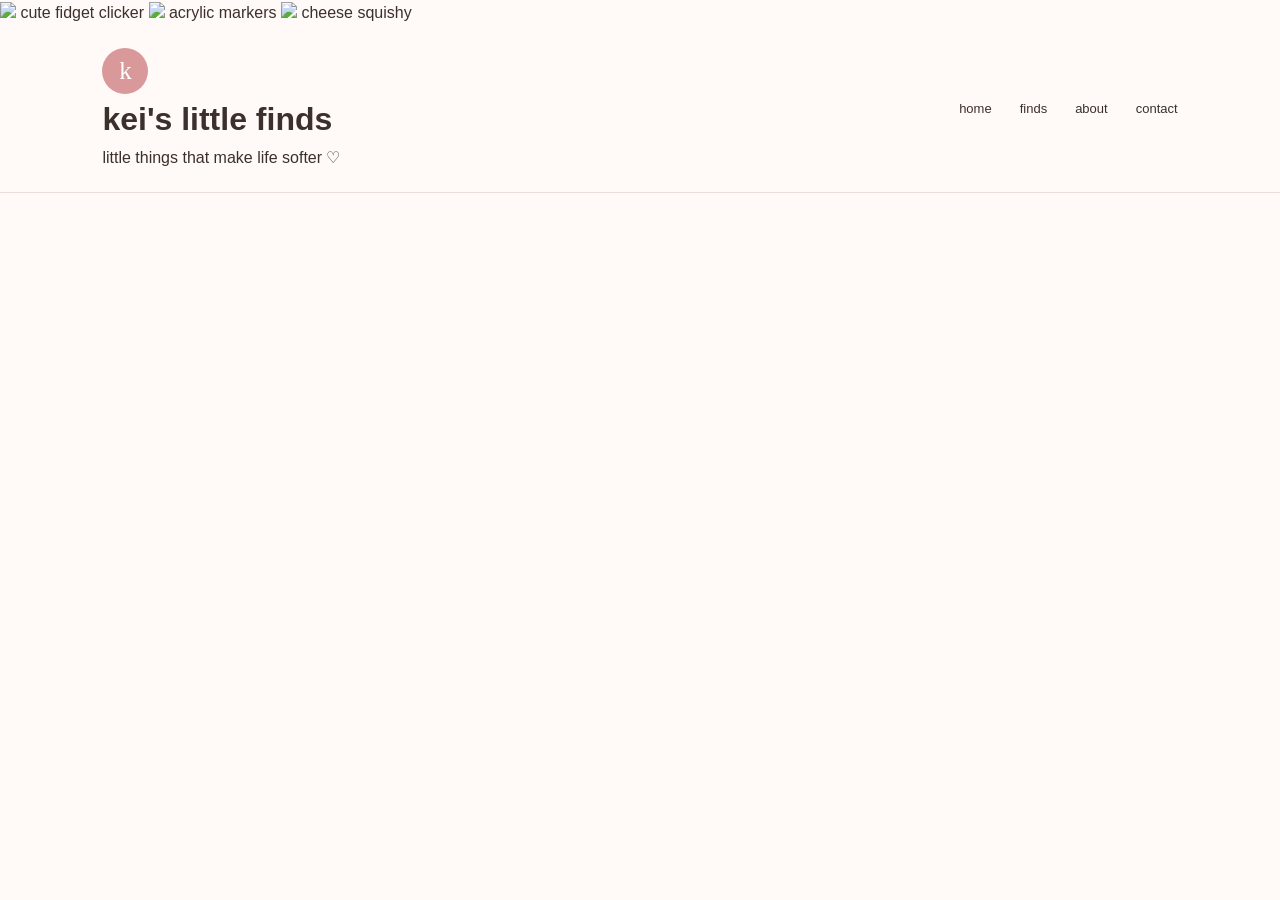
==== index.html @ 8b3caa0e "Add files via upload" ====
<!DOCTYPE html>
<html lang="en">
  <head>
        <meta charset="UTF-8">
        <meta name="viewport" content="width=device-width, initial-scale=1.0">
        
    <title>kei's little finds ♡</title>
    <link rel="stylesheet" href="styles.css" />
    
  </head>
  <body>
      <img src="https://uploads.onecompiler.io/452whndub/452wjn5jk/IMG_2662.jpeg"My Photo" width="100"/> cute fidget clicker
      <img src="https://uploads.onecompiler.io/452whndub/452wjn5jk/IMG_2664.jpeg"My Photo" width="100"/> acrylic markers
      <img src="https://uploads.onecompiler.io/452whndub/452wjn5jk/IMG_2663.jpeg"My Photo" width="100"/> cheese squishy
      
      <header>
          <div class=logo">
            <div class="logo-circle">k</div>
                
         <div>       
            <h1>kei's little finds</h1>
            <p>little things that make life softer ♡</p>
         </div>
    </div>
         
    <nav>
        <a href="#home">home</a>
        <a href="#products">finds</a>
        <a href="#about">about</a>
        <a href="#contact">contact </a>
    </nav>
    
</header>

<main>
---- styles.css ----
* {
    margin: 0;
    padding: 0;
    box-sizing: border-box;
    scroll-behavior: smooth;
}


body {
    font-family: Arial, Helvetica, sans-serif;
    background: #fffaf7;
    color: #3b302c;
    line-height: 1.6;
}


a {
    text-decoration: none;
    color: inherit;
}


header {
    width: 100%;
    padding: 22px 8%;
    display: flex;
    justify-content: space-between;
    align-items: center;

    background: #fffaf7;

    border-bottom: 1px solid #eaded8;

    position: sticky;
    top: 0;
    z-index: 1000;
}


.logo {
    display: flex;
    align-items: center;
    gap: 12px;
}


.logo-circle {
    width: 46px;
    height: 46px;

    display: flex;
    align-items: center;
    justify-content: center;

    border-radius: 50%;

    background: #d9989a;
    color: white;

    font-family: Georgia, serif;
    font-size: 25px;
}


.logo h1 {
    font-family: Georgia, serif;
    font-size: 20px;
    font-weight: normal;
}


.logo p {
    font-size: 10px;
    color: #927f78;
}


nav {
    display: flex;
    gap: 28px;
}


nav a {
    font-size: 13px;
    transition: 0.3s ease;
}


nav a:hover {
    color: #c6787c;
}


.hero {
    min-height: 620px;

    padding: 90px 8%;

    display: flex;
    justify-content: space-between;
    align-items: center;

    gap: 70px;

    background: #f7e9e5;
}


.hero-text {
    max-width: 600px;
}


.eyebrow {
    color: #b96e72;

    font-size: 11px;
    font-weight: bold;

    letter-spacing: 3px;

    margin-bottom: 15px;
}


.hero h2 {
    font-family: Georgia, serif;

    font-size: clamp(48px, 7vw, 78px);

    line-height: 1.02;

    font-weight: normal;

    margin-bottom: 25px;
}


.hero h2 span {
    color: #b96e72;
    font-style: italic;
}


.hero-description {
    max-width: 490px;

    color: #766660;

    font-size: 15px;

    margin-bottom: 30px;
}


.main-button {
    display: inline-block;

    padding: 13px 25px;

    background: #b96e72;

    color: white;

    border-radius: 30px;

    font-size: 13px;
    font-weight: bold;

    transition: 0.3s ease;
}


.main-button:hover {
    background: #94595d;

    transform: translateY(-3px);
}


.hero-decoration {
    width: 360px;
    height: 360px;

    border-radius: 50%;

    background: #e3b4ad;

    display: flex;
    align-items: center;
    justify-content: center;

    position: relative;

    box-shadow: 0 20px 50px rgba(100, 60, 50, 0.12);
}


.circle-text {
    width: 240px;
    height: 240px;

    border-radius: 50%;

    background: #fffaf7;

    display: flex;
    flex-direction: column;
    justify-content: center;
    align-items: center;

    text-align: center;
}


.circle-text p {
    font-size: 12px;
    color: #927f78;
}


.circle-text strong {
    font-family: Georgia, serif;

    font-size: 27px;

    line-height: 1.15;

    font-weight: normal;
}


.circle-text span {
    color: #b96e72;

    font-size: 25px;

    margin-top: 10px;
}


.flower {
    position: absolute;

    top: 35px;
    right: 55px;

    font-size: 35px;

    color: #fffaf7;
}


.products {
    padding: 100px 8%;
}


.section-title {
    text-align: center;

    margin-bottom: 55px;
}


.section-title h2 {
    font-family: Georgia, serif;

    font-size: 45px;

    font-weight: normal;

    margin-bottom: 10px;
}


.section-title > p:last-child {
    color: #81736e;

    font-size: 14px;
}


.product-grid {
    display: grid;

    grid-template-columns: repeat(3, 1fr);

    gap: 28px;
}


.product-card {
    background: white;

    border: 1px solid #eee1dc;

    border-radius: 18px;

    overflow: hidden;

    box-shadow: 0 8px 25px rgba(70, 45, 35, 0.05);

    transition: 0.3s ease;
}


.product-card:hover {
    transform: translateY(-8px);

    box-shadow: 0 18px 35px rgba(70, 45, 35, 0.12);
}


.product-image {
    width: 100%;
    height: 250px;

    overflow: hidden;

    background: #f0e5df;
}


.product-image img {
    width: 100%;
    height: 100%;

    object-fit: cover;

    display: block;

    transition: 0.4s ease;
}


.product-card:hover img {
    transform: scale(1.06);
}


.product-content {
    padding: 24px;
}


.category {
    color: #b96e72;

    font-size: 9px;

    letter-spacing: 2px;

    font-weight: bold;
}


.product-content h3 {
    font-family: Georgia, serif;

    font-size: 21px;

    font-weight: normal;

    margin: 7px 0 8px;
}


.product-content > p {
    color: #796d68;

    font-size: 13px;

    min-height: 65px;
}


.product-footer {
    margin-top: 20px;

    display: flex;

    align-items: center;

    justify-content: space-between;
}


.product-footer strong {
    color: #a75f63;

    font-size: 19px;
}


.buy-button {
    border: 1px solid #b96e72;

    color: #b96e72;

    border-radius: 20px;

    padding: 8px 16px;

    font-size: 11px;

    font-weight: bold;

    transition: 0.3s ease;
}


.buy-button:hover {
    background: #b96e72;

    color: white;
}


.about {
    padding: 90px 8%;

    background: #f5e8e2;
}


.about-card {
    max-width: 1050px;

    margin: auto;

    display: flex;

    align-items: center;

    gap: 60px;

    background: #fffaf7;

    border-radius: 25px;

    padding: 60px;
}


.about-symbol {
    min-width: 150px;
    height: 150px;

    border-radius: 50%;

    display: flex;
    justify-content: center;
    align-items: center;

    background: #e0a9a5;

    color: white;

    font-size: 55px;
}


.about-text {
    max-width: 650px;
}


.about-text h2 {
    font-family: Georgia, serif;

    font-weight: normal;

    font-size: 38px;

    line-height: 1.15;

    margin-bottom: 20px;
}


.about-text p:not(.eyebrow) {
    color: #756963;

    font-size: 14px;

    margin-bottom: 14px;
}


.why-shop {
    padding: 90px 8%;
}


.values {
    max-width: 1000px;

    margin: auto;

    display: grid;

    grid-template-columns: repeat(3, 1fr);

    gap: 25px;
}


.value {
    text-align: center;

    padding: 30px 20px;
}


.value span {
    display: block;

    color: #b96e72;

    font-size: 28px;

    margin-bottom: 12px;
}


.value h3 {
    font-family: Georgia, serif;

    font-size: 21px;

    font-weight: normal;

    margin-bottom: 8px;
}


.value p {
    color: #796d68;

    font-size: 13px;
}


.contact {
    padding: 90px 8%;

    background: #f7e9e5;
}


.contact-grid {
    max-width: 900px;

    margin: auto;

    display: grid;

    grid-template-columns: repeat(3, 1fr);

    gap: 20px;
}


.contact-item {
    background: #fffaf7;

    border-radius: 16px;

    padding: 30px 20px;

    text-align: center;
}


.contact-item span {
    font-size: 25px;

    color: #b96e72;
}


.contact-item h3 {
    font-family: Georgia, serif;

    font-size: 19px;

    font-weight: normal;

    margin: 8px 0 4px;
}


.contact-item p {
    color: #796d68;

    font-size: 12px;
}


footer {
    background: #3b302c;

    color: white;

    padding: 45px 8% 25px;
}


.footer-top {
    display: flex;

    justify-content: space-between;

    align-items: center;

    padding-bottom: 30px;
}


.footer-top h2 {
    font-family: Georgia, serif;

    font-weight: normal;

    font-size: 23px;
}


.footer-top p {
    color: #cdbfba;

    font-size: 12px;
}


.footer-links {
    display: flex;

    gap: 20px;
}


.footer-links a {
    color: #ded2cd;

    font-size: 12px;

    transition: 0.3s ease;
}


.footer-links a:hover {
    color: white;
}


.footer-bottom {
    border-top: 1px solid #5b504b;

    padding-top: 20px;

    display: flex;

    justify-content: space-between;

    color: #a99b95;

    font-size: 10px;
}


@media (max-width: 900px) {

    header {
        padding: 20px 5%;
    }


    .hero {
        padding: 70px 5%;
    }


    .product-grid {
        grid-template-columns: repeat(2, 1fr);
    }


    .hero-decoration {
        width: 290px;
        height: 290px;
    }


    .circle-text {
        width: 200px;
        height: 200px;
    }


    .about-card {
        padding: 40px;
    }

}


@media (max-width: 650px) {

    header {
        flex-direction: column;

        gap: 18px;
    }


    nav {
        justify-content: center;

        flex-wrap: wrap;

        gap: 18px;
    }


    .hero {
        flex-direction: column;

        text-align: center;

        padding: 65px 5%;
    }


    .hero-description {
        margin-left: auto;
        margin-right: auto;
    }


    .hero-decoration {
        width: 270px;
        height: 270px;
    }


    .products {
        padding: 70px 5%;
    }


    .product-grid {
        grid-template-columns: 1fr;
    }


    .about-card {
        flex-direction: column;

        text-align: center;

        padding: 40px 25px;
    }


    .about-symbol {
        min-width: 120px;

        width: 120px;

        height: 120px;

        font-size: 40px;
    }


    .values {
        grid-template-columns: 1fr;
    }


    .contact-grid {
        grid-template-columns: 1fr;
    }


    .footer-top,
    .footer-bottom {
        flex-direction: column;

        gap: 20px;

        text-align: center;
    }

}
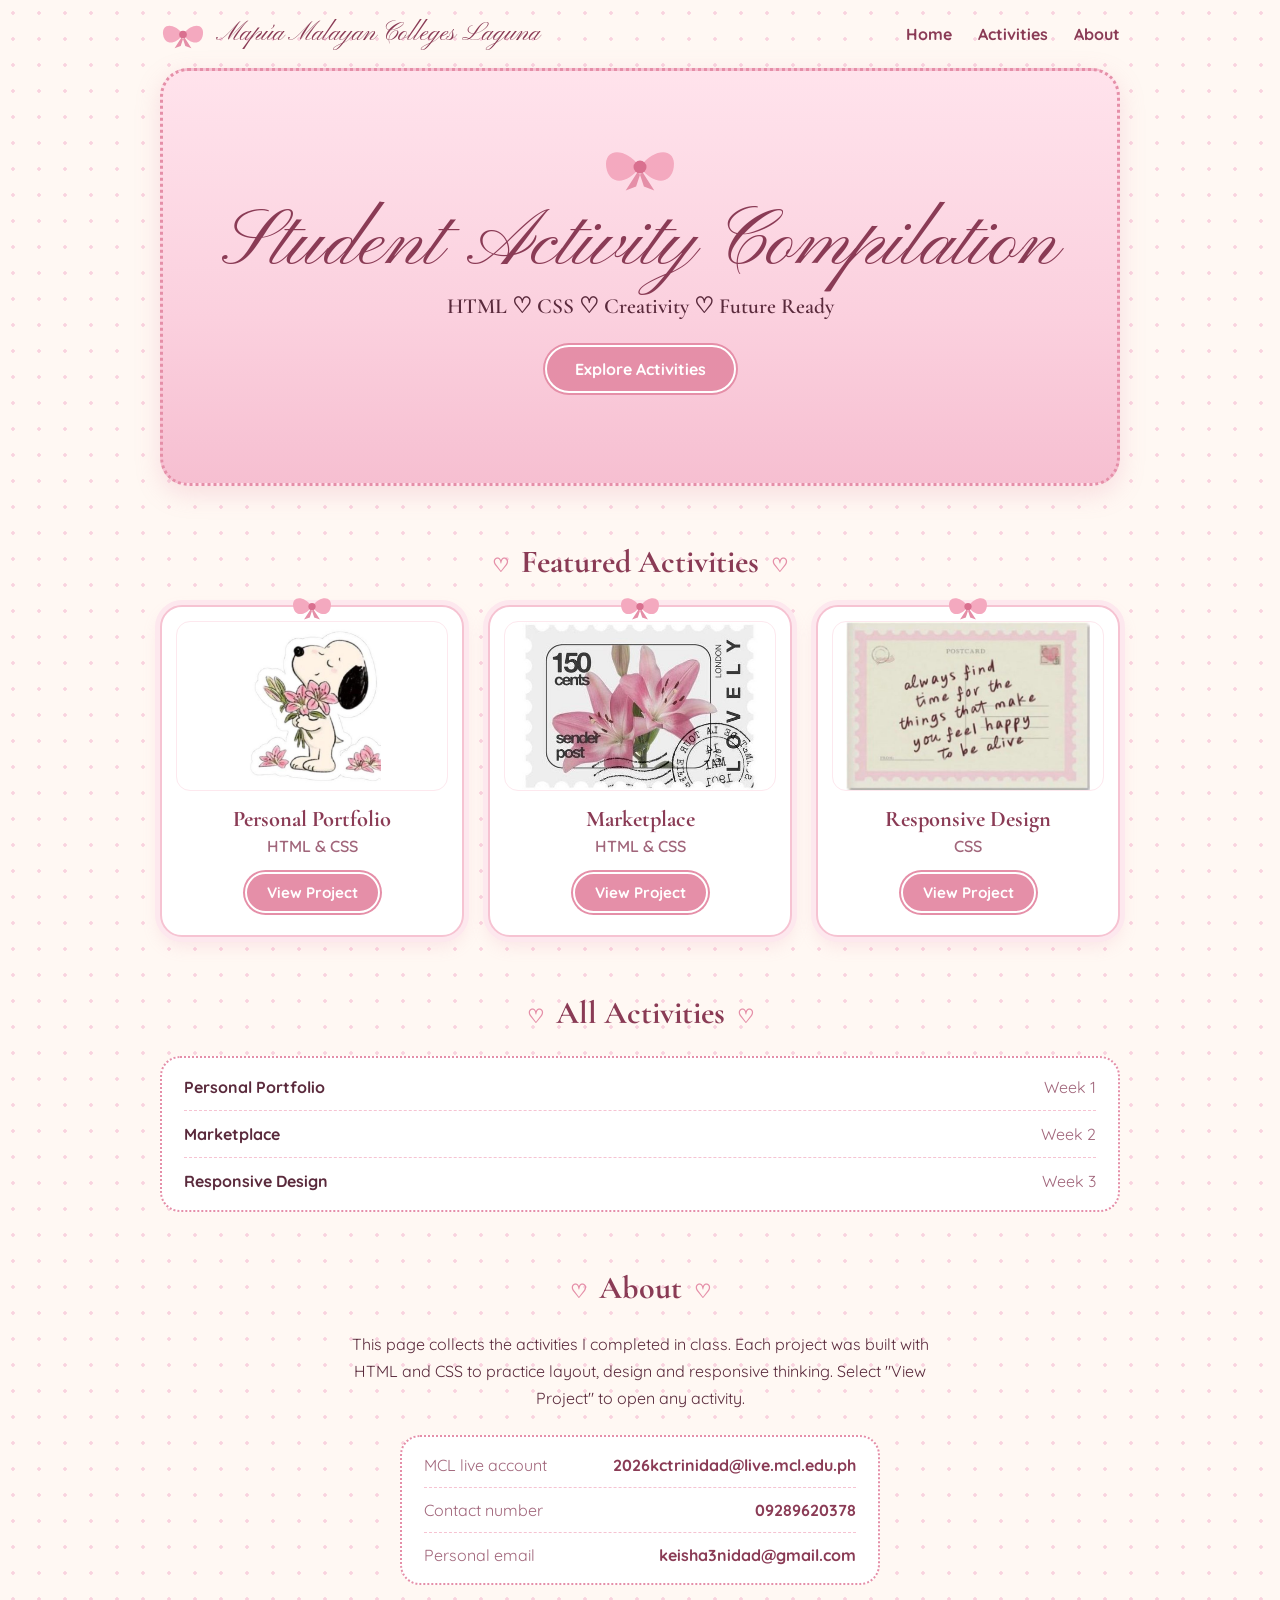
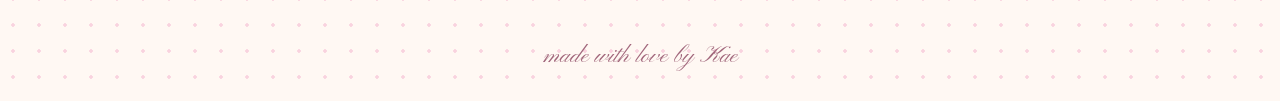
==== commit 01b3e861: "Add files via upload" ====
--- a/index.html
+++ b/index.html
@@ -1,35 +1,140 @@
 <!DOCTYPE html>
 <html lang="en">
-  <head>
-        <meta charset="UTF-8">
-        <meta name="viewport" content="width=device-width, initial-scale=1.0">
-        
-    <title>kei's little finds ♡</title>
-    <link rel="stylesheet" href="styles.css" />
-    
-  </head>
-  <body>
-      <img src="https://uploads.onecompiler.io/452whndub/452wjn5jk/IMG_2662.jpeg"My Photo" width="100"/> cute fidget clicker
-      <img src="https://uploads.onecompiler.io/452whndub/452wjn5jk/IMG_2664.jpeg"My Photo" width="100"/> acrylic markers
-      <img src="https://uploads.onecompiler.io/452whndub/452wjn5jk/IMG_2663.jpeg"My Photo" width="100"/> cheese squishy
-      
-      <header>
-          <div class=logo">
-            <div class="logo-circle">k</div>
-                
-         <div>       
-            <h1>kei's little finds</h1>
-            <p>little things that make life softer ♡</p>
-         </div>
-    </div>
-         
+<head>
+<meta charset="utf-8">
+<meta name="viewport" content="width=device-width, initial-scale=1">
+<title>Student Activity Compilation</title>
+<link href="https://fonts.googleapis.com/css2?family=Pinyon+Script&family=Cormorant+Garamond:wght@500;600;700&family=Quicksand:wght@500;600;700&display=swap" rel="stylesheet">
+<style>
+:root{
+  --cream:#fff8f3;--blush:#fde8ee;--pink:#f6c3d2;--rose:#e58fa8;--deep:#8a3b55;--ink:#5a2a3c;--mute:#a1667b;
+  --bow:url("data:image/svg+xml,%3Csvg xmlns='http://www.w3.org/2000/svg' viewBox='0 0 60 40'%3E%3Cpath d='M30 20C18 4 2 6 4 20c2 14 16 14 26 0z' fill='%23f4a9bf'/%3E%3Cpath d='M30 20C42 4 58 6 56 20c-2 14-16 14-26 0z' fill='%23f4a9bf'/%3E%3Cpath d='M28 24L19 38l8-3 3-9zM32 24l9 14-8-3-3-9z' fill='%23e58fa8'/%3E%3Ccircle cx='30' cy='20' r='5' fill='%23d9708f'/%3E%3C/svg%3E");
+}
+*{box-sizing:border-box}
+html{scroll-behavior:smooth}
+body{margin:0;color:var(--ink);font-family:Quicksand,"Segoe UI",sans-serif;
+  background:var(--cream) radial-gradient(circle,#f9d3df 1.5px,transparent 2px) 0 0/26px 26px}
+.wrap{max-width:1000px;margin:0 auto;padding:0 20px}
+:focus-visible{outline:3px solid var(--rose);outline-offset:3px}
+
+.bow{display:inline-block;width:46px;height:31px;background:var(--bow) center/contain no-repeat}
+
+/* Top bar */
+.top{display:flex;align-items:center;justify-content:space-between;padding:18px 0;flex-wrap:wrap;gap:12px}
+.logo{display:flex;align-items:center;gap:10px;font-family:"Pinyon Script",cursive;font-size:1.6rem;color:var(--deep)}
+nav a{margin-left:22px;color:var(--deep);text-decoration:none;font-weight:700}
+nav a:hover{color:var(--rose);text-decoration:underline wavy}
+
+/* Hero */
+.hero{position:relative;text-align:center;padding:70px 20px 90px;border:3px dotted var(--rose);border-radius:28px;
+  background:linear-gradient(180deg,#ffe3ec,#fbd0de 60%,#f6bfd1);box-shadow:0 8px 24px rgba(229,143,168,.25)}
+.hero .bow{width:78px;height:52px;margin-bottom:6px}
+.hero h1{margin:0 0 6px;font-family:"Pinyon Script",cursive;font-weight:400;font-size:clamp(2.8rem,9vw,5rem);line-height:1.05;color:var(--deep)}
+.hero p{margin:0 0 26px;font-family:"Cormorant Garamond",serif;font-size:1.35rem;font-weight:600;color:var(--ink)}
+.btn{display:inline-block;padding:12px 28px;border-radius:999px;background:var(--rose);color:#fff;font-weight:700;text-decoration:none;
+  border:2px solid #fff;box-shadow:0 0 0 2px var(--rose);font-size:1rem}
+.btn:hover{background:#d9708f}
+
+h2{text-align:center;margin:56px 0 24px;font-family:"Cormorant Garamond",serif;font-size:2rem;color:var(--deep)}
+h2::before,h2::after{content:"\2661";color:var(--rose);margin:0 12px;font-size:1.2rem}
+
+/* Cards */
+.cards{display:grid;gap:24px;grid-template-columns:repeat(auto-fit,minmax(240px,1fr))}
+.card{position:relative;background:#fff;border:2px solid var(--pink);border-radius:22px;padding:14px 14px 22px;text-align:center;
+  box-shadow:0 0 0 5px var(--blush),0 8px 18px rgba(229,143,168,.2)}
+.card .bow{position:absolute;top:-16px;left:50%;transform:translateX(-50%);width:44px;height:30px;z-index:2}
+.thumb{height:170px;border-radius:14px;margin-bottom:14px;background:#fff;border:1.5px solid var(--blush);display:flex;align-items:center;justify-content:center;overflow:hidden}
+.thumb img{max-width:100%;max-height:100%;object-fit:contain;display:block}
+.card h3{margin:0 0 4px;font-family:"Cormorant Garamond",serif;font-size:1.4rem;color:var(--deep)}
+.card .lang{margin:0 0 16px;color:var(--mute);font-weight:600}
+.card .btn{padding:9px 20px;font-size:.95rem}
+
+/* List + about */
+.list{background:#fff;border:2px dotted var(--rose);border-radius:20px;padding:6px 22px}
+.list div{display:flex;justify-content:space-between;gap:12px;padding:13px 0;border-bottom:1.5px dashed var(--pink)}
+.list div:last-child{border:0}
+.list span{color:var(--mute)}
+.about{max-width:58ch;margin:0 auto;text-align:center;line-height:1.7;color:var(--ink)}
+.contact{list-style:none;max-width:480px;margin:22px auto 0;padding:6px 22px;background:#fff;border:2px dotted var(--rose);border-radius:20px}
+.contact li{display:flex;justify-content:space-between;gap:4px 14px;flex-wrap:wrap;padding:12px 0;border-bottom:1.5px dashed var(--pink)}
+.contact li:last-child{border:0}
+.contact span{color:var(--mute)}
+.contact a{color:var(--deep);font-weight:700;text-decoration:none;overflow-wrap:anywhere}
+.contact a:hover{color:var(--rose);text-decoration:underline wavy}
+footer{text-align:center;margin:56px 0 30px;color:var(--mute);font-family:"Pinyon Script",cursive;font-size:1.5rem}
+@media (prefers-reduced-motion:reduce){html{scroll-behavior:auto}}
+</style>
+</head>
+<body>
+<div class="wrap">
+
+  <div class="top" id="home">
+    <!-- To use your school logo, replace the .bow span with: <img src="YOUR-LOGO-URL" height="40" alt="School logo"> -->
+    <div class="logo"><span class="bow"></span><span>Mapúa Malayan Colleges Laguna</span></div>
     <nav>
-        <a href="#home">home</a>
-        <a href="#products">finds</a>
-        <a href="#about">about</a>
-        <a href="#contact">contact </a>
+      <a href="#home">Home</a>
+      <a href="#activities">Activities</a>
+      <a href="#about">About</a>
     </nav>
-    
-</header>
+  </div>
 
-<main>+  <section class="hero">
+    <span class="bow"></span>
+    <h1>Student Activity Compilation</h1>
+    <p>HTML &#9825; CSS &#9825; Creativity &#9825; Future Ready</p>
+    <a class="btn" href="#featured">Explore Activities</a>
+  </section>
+
+  <h2 id="featured">Featured Activities</h2>
+  <div class="cards" id="cards"></div>
+
+  <h2 id="activities">All Activities</h2>
+  <div class="list" id="list"></div>
+
+  <h2 id="about">About</h2>
+  <p class="about">This page collects the activities I completed in class. Each project was built with HTML and CSS to practice layout, design and responsive thinking. Select "View Project" to open any activity.</p>
+  <ul class="contact">
+    <li><span>MCL live account</span><a href="mailto:2026kctrinidad@live.mcl.edu.ph">2026kctrinidad@live.mcl.edu.ph</a></li>
+    <li><span>Contact number</span><a href="tel:09289620378">09289620378</a></li>
+    <li><span>Personal email</span><a href="mailto:keisha3nidad@gmail.com">keisha3nidad@gmail.com</a></li>
+  </ul>
+
+  <footer>made with love by Kae</footer>
+</div>
+
+<script>
+// Cover photos (already embedded, no need to edit)
+var IMGS = {"portfolio": "[data-uri]", "marketplace": "[data-uri]", "responsive": "[data-uri]"};
+</script>
+<script>
+// ===== EDIT THIS PART =====
+var projects = [
+  { title: "Personal Portfolio", lang: "HTML & CSS", img: IMGS.portfolio, link: "https://777k.oneapp.dev" },
+  { title: "Marketplace",        lang: "HTML & CSS", img: IMGS.marketplace, link: "https://onecompiler.com/html/452wjn5jk" },
+  { title: "Responsive Design",  lang: "CSS",        img: IMGS.responsive, link: "https://onecompiler.com/html/your-link-3" }
+];
+var activities = [
+  { name: "Personal Portfolio", note: "Week 1" },
+  { name: "Marketplace",        note: "Week 2" },
+  { name: "Responsive Design",  note: "Week 3" }
+];
+// ===== END EDIT =====
+
+var cards = document.getElementById("cards");
+projects.forEach(function (p) {
+  var d = document.createElement("div");
+  d.className = "card";
+  d.innerHTML = "<span class='bow'></span><div class='thumb'><img src='" + p.img + "' alt='" + p.title + " cover'></div><h3>" + p.title + "</h3><p class='lang'>" + p.lang +
+    "</p><a class='btn' target='_blank' rel='noopener' href='" + p.link + "'>View Project</a>";
+  cards.appendChild(d);
+});
+
+var list = document.getElementById("list");
+activities.forEach(function (a) {
+  var d = document.createElement("div");
+  d.innerHTML = "<b>" + a.name + "</b><span>" + a.note + "</span>";
+  list.appendChild(d);
+});
+</script>
+</body>
+</html>
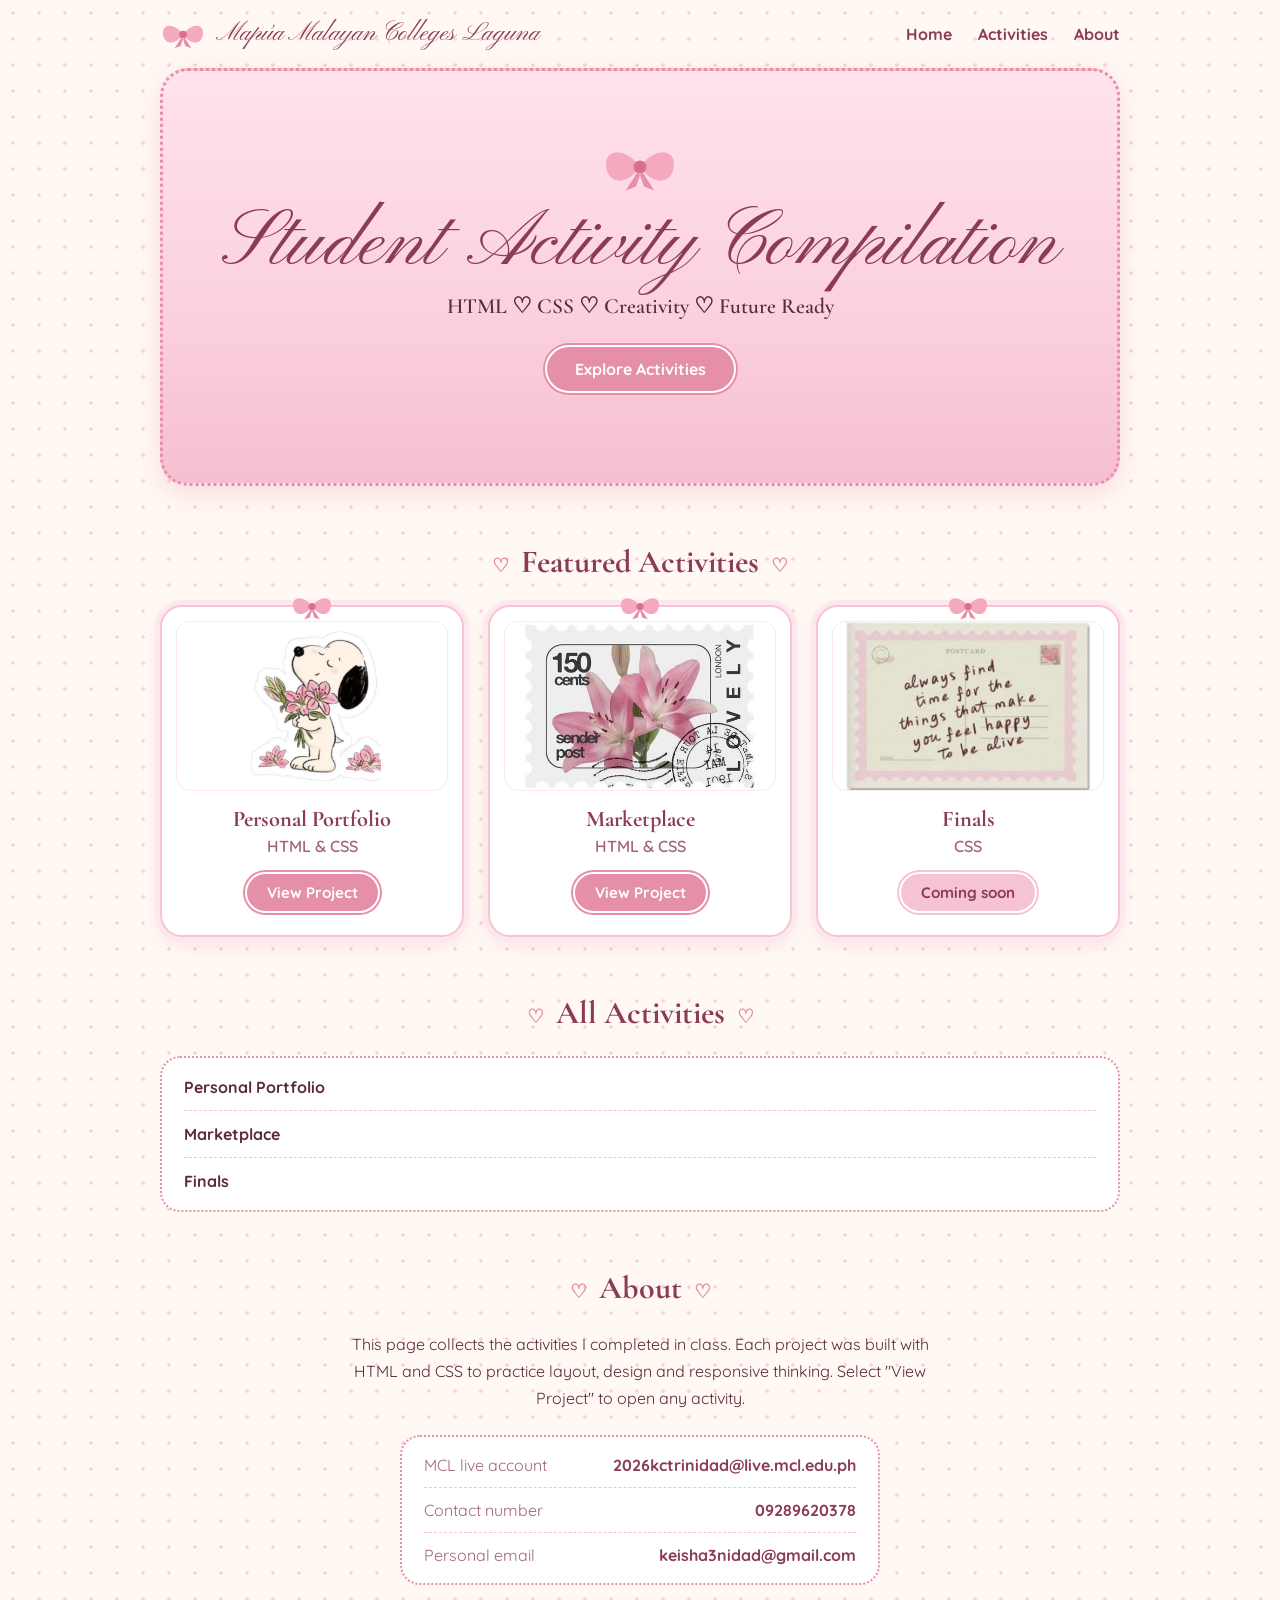
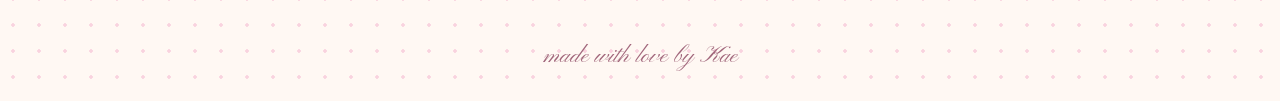
==== commit ba17cde8: "Add files via upload" ====
--- a/index.html
+++ b/index.html
@@ -35,6 +35,7 @@
   border:2px solid #fff;box-shadow:0 0 0 2px var(--rose);font-size:1rem}
 .btn:hover{background:#d9708f}
 
+.btn.off{background:var(--pink);box-shadow:0 0 0 2px var(--pink);color:var(--deep);cursor:not-allowed}
 h2{text-align:center;margin:56px 0 24px;font-family:"Cormorant Garamond",serif;font-size:2rem;color:var(--deep)}
 h2::before,h2::after{content:"\2661";color:var(--rose);margin:0 12px;font-size:1.2rem}
 
@@ -108,15 +109,16 @@
 </script>
 <script>
 // ===== EDIT THIS PART =====
+// Leave link: "" if a project has no link yet. The card will show "Coming soon".
 var projects = [
   { title: "Personal Portfolio", lang: "HTML & CSS", img: IMGS.portfolio, link: "https://777k.oneapp.dev" },
   { title: "Marketplace",        lang: "HTML & CSS", img: IMGS.marketplace, link: "https://onecompiler.com/html/452wjn5jk" },
-  { title: "Responsive Design",  lang: "CSS",        img: IMGS.responsive, link: "https://onecompiler.com/html/your-link-3" }
+  { title: "Finals",              lang: "CSS",        img: IMGS.responsive, link: "" }
 ];
 var activities = [
-  { name: "Personal Portfolio", note: "Week 1" },
-  { name: "Marketplace",        note: "Week 2" },
-  { name: "Responsive Design",  note: "Week 3" }
+  { name: "Personal Portfolio" },
+  { name: "Marketplace" },
+  { name: "Finals" }
 ];
 // ===== END EDIT =====
 
@@ -125,14 +127,16 @@
   var d = document.createElement("div");
   d.className = "card";
   d.innerHTML = "<span class='bow'></span><div class='thumb'><img src='" + p.img + "' alt='" + p.title + " cover'></div><h3>" + p.title + "</h3><p class='lang'>" + p.lang +
-    "</p><a class='btn' target='_blank' rel='noopener' href='" + p.link + "'>View Project</a>";
+    "</p>" + (p.link
+    ? "<a class='btn' target='_blank' rel='noopener' href='" + p.link + "'>View Project</a>"
+    : "<span class='btn off'>Coming soon</span>");
   cards.appendChild(d);
 });
 
 var list = document.getElementById("list");
 activities.forEach(function (a) {
   var d = document.createElement("div");
-  d.innerHTML = "<b>" + a.name + "</b><span>" + a.note + "</span>";
+  d.innerHTML = "<b>" + a.name + "</b>";
   list.appendChild(d);
 });
 </script>
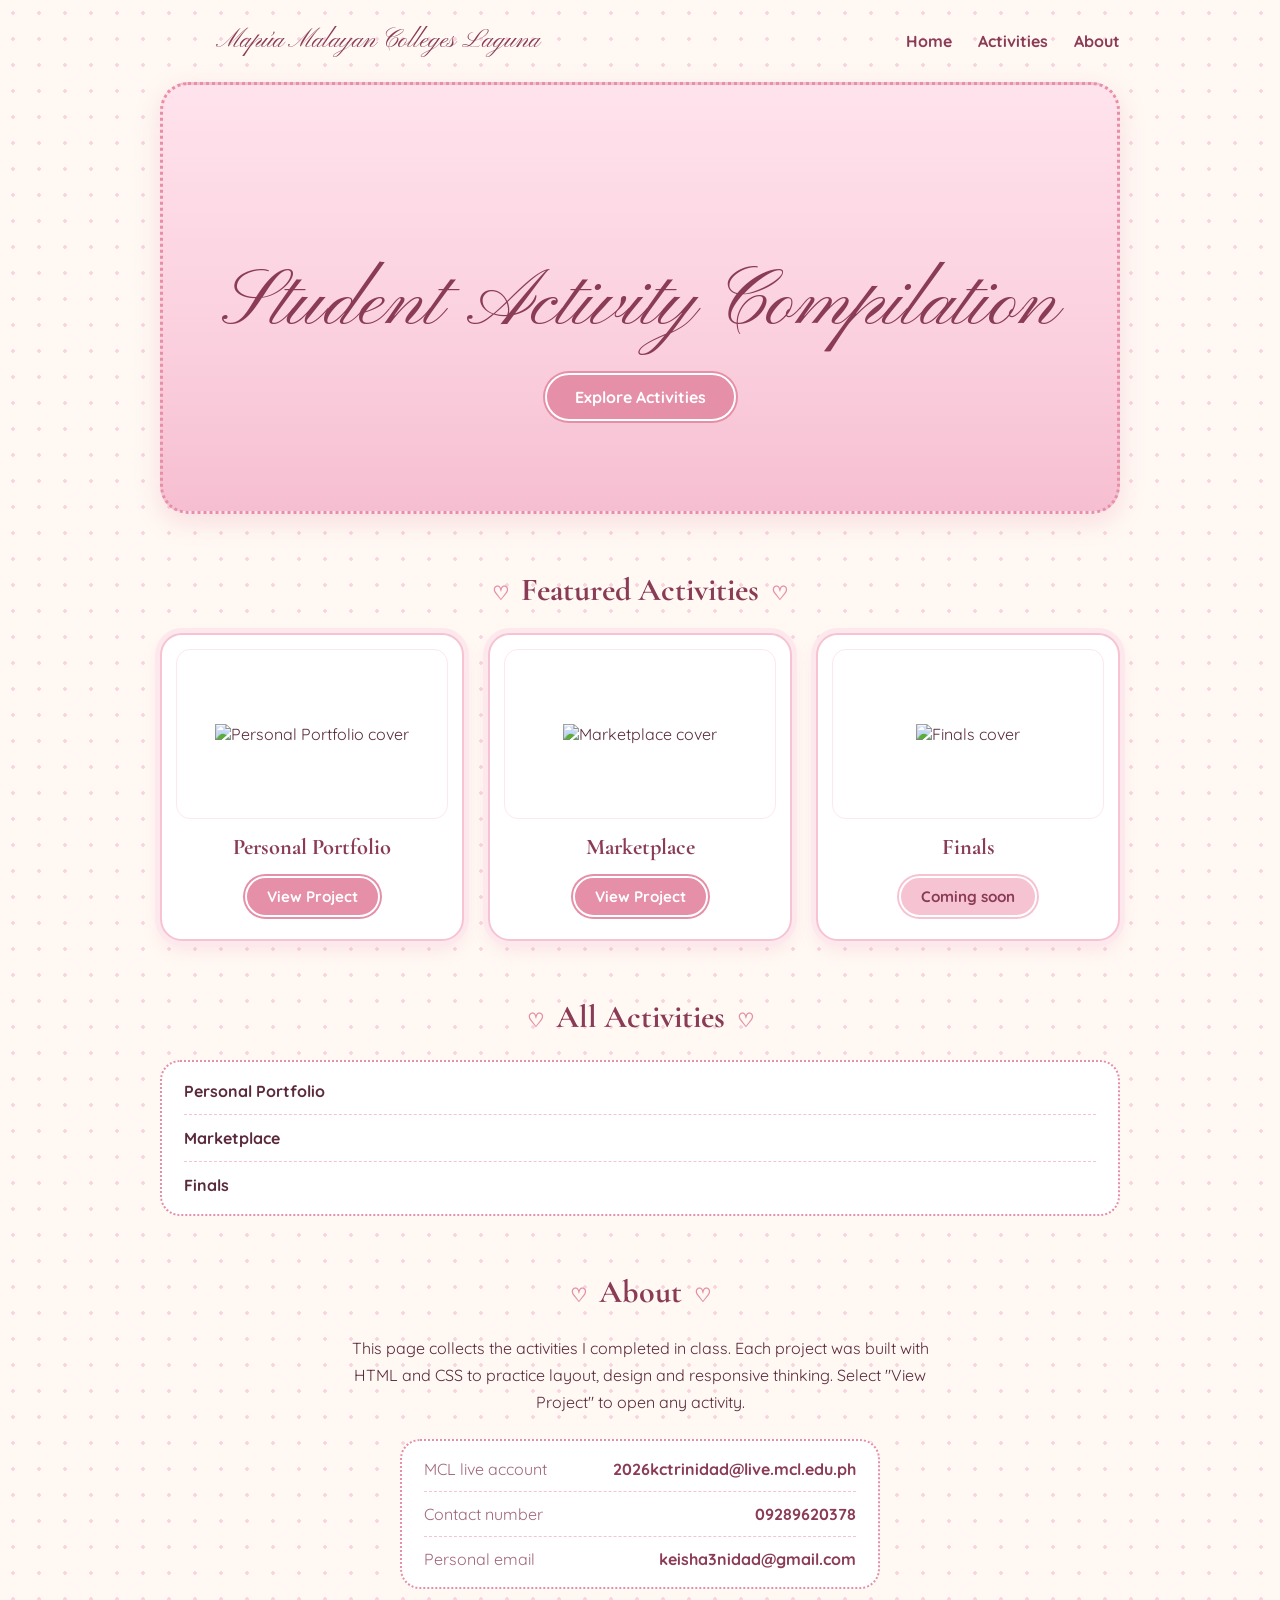
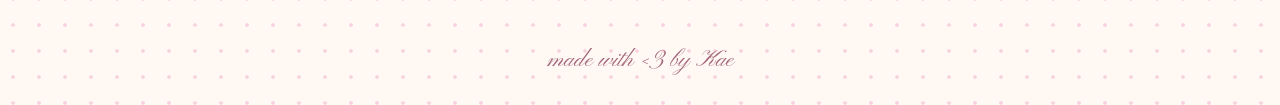
==== commit 86729c6e: "Add files via upload" ====
--- a/index.html
+++ b/index.html
@@ -5,66 +5,7 @@
 <meta name="viewport" content="width=device-width, initial-scale=1">
 <title>Student Activity Compilation</title>
 <link href="https://fonts.googleapis.com/css2?family=Pinyon+Script&family=Cormorant+Garamond:wght@500;600;700&family=Quicksand:wght@500;600;700&display=swap" rel="stylesheet">
-<style>
-:root{
-  --cream:#fff8f3;--blush:#fde8ee;--pink:#f6c3d2;--rose:#e58fa8;--deep:#8a3b55;--ink:#5a2a3c;--mute:#a1667b;
-  --bow:url("data:image/svg+xml,%3Csvg xmlns='http://www.w3.org/2000/svg' viewBox='0 0 60 40'%3E%3Cpath d='M30 20C18 4 2 6 4 20c2 14 16 14 26 0z' fill='%23f4a9bf'/%3E%3Cpath d='M30 20C42 4 58 6 56 20c-2 14-16 14-26 0z' fill='%23f4a9bf'/%3E%3Cpath d='M28 24L19 38l8-3 3-9zM32 24l9 14-8-3-3-9z' fill='%23e58fa8'/%3E%3Ccircle cx='30' cy='20' r='5' fill='%23d9708f'/%3E%3C/svg%3E");
-}
-*{box-sizing:border-box}
-html{scroll-behavior:smooth}
-body{margin:0;color:var(--ink);font-family:Quicksand,"Segoe UI",sans-serif;
-  background:var(--cream) radial-gradient(circle,#f9d3df 1.5px,transparent 2px) 0 0/26px 26px}
-.wrap{max-width:1000px;margin:0 auto;padding:0 20px}
-:focus-visible{outline:3px solid var(--rose);outline-offset:3px}
 
-.bow{display:inline-block;width:46px;height:31px;background:var(--bow) center/contain no-repeat}
-
-/* Top bar */
-.top{display:flex;align-items:center;justify-content:space-between;padding:18px 0;flex-wrap:wrap;gap:12px}
-.logo{display:flex;align-items:center;gap:10px;font-family:"Pinyon Script",cursive;font-size:1.6rem;color:var(--deep)}
-nav a{margin-left:22px;color:var(--deep);text-decoration:none;font-weight:700}
-nav a:hover{color:var(--rose);text-decoration:underline wavy}
-
-/* Hero */
-.hero{position:relative;text-align:center;padding:70px 20px 90px;border:3px dotted var(--rose);border-radius:28px;
-  background:linear-gradient(180deg,#ffe3ec,#fbd0de 60%,#f6bfd1);box-shadow:0 8px 24px rgba(229,143,168,.25)}
-.hero .bow{width:78px;height:52px;margin-bottom:6px}
-.hero h1{margin:0 0 6px;font-family:"Pinyon Script",cursive;font-weight:400;font-size:clamp(2.8rem,9vw,5rem);line-height:1.05;color:var(--deep)}
-.hero p{margin:0 0 26px;font-family:"Cormorant Garamond",serif;font-size:1.35rem;font-weight:600;color:var(--ink)}
-.btn{display:inline-block;padding:12px 28px;border-radius:999px;background:var(--rose);color:#fff;font-weight:700;text-decoration:none;
-  border:2px solid #fff;box-shadow:0 0 0 2px var(--rose);font-size:1rem}
-.btn:hover{background:#d9708f}
-
-.btn.off{background:var(--pink);box-shadow:0 0 0 2px var(--pink);color:var(--deep);cursor:not-allowed}
-h2{text-align:center;margin:56px 0 24px;font-family:"Cormorant Garamond",serif;font-size:2rem;color:var(--deep)}
-h2::before,h2::after{content:"\2661";color:var(--rose);margin:0 12px;font-size:1.2rem}
-
-/* Cards */
-.cards{display:grid;gap:24px;grid-template-columns:repeat(auto-fit,minmax(240px,1fr))}
-.card{position:relative;background:#fff;border:2px solid var(--pink);border-radius:22px;padding:14px 14px 22px;text-align:center;
-  box-shadow:0 0 0 5px var(--blush),0 8px 18px rgba(229,143,168,.2)}
-.card .bow{position:absolute;top:-16px;left:50%;transform:translateX(-50%);width:44px;height:30px;z-index:2}
-.thumb{height:170px;border-radius:14px;margin-bottom:14px;background:#fff;border:1.5px solid var(--blush);display:flex;align-items:center;justify-content:center;overflow:hidden}
-.thumb img{max-width:100%;max-height:100%;object-fit:contain;display:block}
-.card h3{margin:0 0 4px;font-family:"Cormorant Garamond",serif;font-size:1.4rem;color:var(--deep)}
-.card .lang{margin:0 0 16px;color:var(--mute);font-weight:600}
-.card .btn{padding:9px 20px;font-size:.95rem}
-
-/* List + about */
-.list{background:#fff;border:2px dotted var(--rose);border-radius:20px;padding:6px 22px}
-.list div{display:flex;justify-content:space-between;gap:12px;padding:13px 0;border-bottom:1.5px dashed var(--pink)}
-.list div:last-child{border:0}
-.list span{color:var(--mute)}
-.about{max-width:58ch;margin:0 auto;text-align:center;line-height:1.7;color:var(--ink)}
-.contact{list-style:none;max-width:480px;margin:22px auto 0;padding:6px 22px;background:#fff;border:2px dotted var(--rose);border-radius:20px}
-.contact li{display:flex;justify-content:space-between;gap:4px 14px;flex-wrap:wrap;padding:12px 0;border-bottom:1.5px dashed var(--pink)}
-.contact li:last-child{border:0}
-.contact span{color:var(--mute)}
-.contact a{color:var(--deep);font-weight:700;text-decoration:none;overflow-wrap:anywhere}
-.contact a:hover{color:var(--rose);text-decoration:underline wavy}
-footer{text-align:center;margin:56px 0 30px;color:var(--mute);font-family:"Pinyon Script",cursive;font-size:1.5rem}
-@media (prefers-reduced-motion:reduce){html{scroll-behavior:auto}}
-</style>
 </head>
 <body>
 <div class="wrap">
@@ -82,7 +23,6 @@
   <section class="hero">
     <span class="bow"></span>
     <h1>Student Activity Compilation</h1>
-    <p>HTML &#9825; CSS &#9825; Creativity &#9825; Future Ready</p>
     <a class="btn" href="#featured">Explore Activities</a>
   </section>
 
@@ -100,34 +40,36 @@
     <li><span>Personal email</span><a href="mailto:keisha3nidad@gmail.com">keisha3nidad@gmail.com</a></li>
   </ul>
 
-  <footer>made with love by Kae</footer>
+  <footer>made with <3 by Kae</footer>
 </div>
 
 <script>
-// Cover photos (already embedded, no need to edit)
-var IMGS = {"portfolio": "[data-uri]", "marketplace": "[data-uri]", "responsive": "[data-uri]"};
+
+var IMGS = {
+  "portfolio":   "https://uploads.onecompiler.io/452whndub/454y2mvqp/IMG_7064.JPG",
+  "marketplace": "https://uploads.onecompiler.io/452whndub/454y2mvqp/IMG_6637.JPG",
+  "responsive":  "https://uploads.onecompiler.io/452whndub/454y2mvqp/LAST%20PIC.JPG"
+};
+
 </script>
 <script>
-// ===== EDIT THIS PART =====
-// Leave link: "" if a project has no link yet. The card will show "Coming soon".
+
 var projects = [
-  { title: "Personal Portfolio", lang: "HTML & CSS", img: IMGS.portfolio, link: "https://777k.oneapp.dev" },
-  { title: "Marketplace",        lang: "HTML & CSS", img: IMGS.marketplace, link: "https://onecompiler.com/html/452wjn5jk" },
-  { title: "Finals",              lang: "CSS",        img: IMGS.responsive, link: "" }
+  { title: "Personal Portfolio", img: IMGS.portfolio, link: "https://onecompiler.com/html/454yfcu8c" },
+  { title: "Marketplace", img: IMGS.marketplace, link: "https://onecompiler.com/html/454zxrmwq" },
+  { title: "Finals",        img: IMGS.responsive, link: "" }
 ];
 var activities = [
   { name: "Personal Portfolio" },
   { name: "Marketplace" },
   { name: "Finals" }
 ];
-// ===== END EDIT =====
 
 var cards = document.getElementById("cards");
 projects.forEach(function (p) {
   var d = document.createElement("div");
   d.className = "card";
-  d.innerHTML = "<span class='bow'></span><div class='thumb'><img src='" + p.img + "' alt='" + p.title + " cover'></div><h3>" + p.title + "</h3><p class='lang'>" + p.lang +
-    "</p>" + (p.link
+  d.innerHTML = "<span class='bow'></span><div class='thumb'><img src='" + p.img + "' alt='" + p.title + " cover'></div><h3>" + p.title + "</h3>" + (p.link
     ? "<a class='btn' target='_blank' rel='noopener' href='" + p.link + "'>View Project</a>"
     : "<span class='btn off'>Coming soon</span>");
   cards.appendChild(d);
@@ -141,4 +83,60 @@
 });
 </script>
 </body>
-</html>+</html>
+
+<style>
+:root{
+  --cream:#fff8f3;--blush:#fde8ee;--pink:#f6c3d2;--rose:#e58fa8;--deep:#8a3b55;--ink:#5a2a3c;--mute:#a1667b;
+  --bow:url("https://uploads.onecompiler.io/452whndub/454y2mvqp/Untitled%20design.svg");
+}
+*{box-sizing:border-box}
+html{scroll-behavior:smooth}
+body{margin:0;color:var(--ink);font-family:Quicksand,"Segoe UI",sans-serif;
+  background:var(--cream) radial-gradient(circle,#f9d3df 1.5px,transparent 2px) 0 0/26px 26px}
+.wrap{max-width:1000px;margin:0 auto;padding:0 20px}
+:focus-visible{outline:3px solid var(--rose);outline-offset:3px}
+
+.bow{display:inline-block;width:46px;height:46px;background:var(--bow) center/contain no-repeat}
+
+.top{display:flex;align-items:center;justify-content:space-between;padding:18px 0;flex-wrap:wrap;gap:12px}
+.logo{display:flex;align-items:center;gap:10px;font-family:"Pinyon Script",cursive;font-size:1.6rem;color:var(--deep)}
+nav a{margin-left:22px;color:var(--deep);text-decoration:none;font-weight:700}
+nav a:hover{color:var(--rose);text-decoration:underline wavy}
+
+.hero{position:relative;text-align:center;padding:70px 20px 90px;border:3px dotted var(--rose);border-radius:28px;
+  background:linear-gradient(180deg,#ffe3ec,#fbd0de 60%,#f6bfd1);box-shadow:0 8px 24px rgba(229,143,168,.25)}
+.hero .bow{width:100px;height:100px;margin-bottom:4px}
+.hero h1{margin:0 0 26px;font-family:"Pinyon Script",cursive;font-weight:400;font-size:clamp(2.8rem,9vw,5rem);line-height:1.05;color:var(--deep)}
+.btn{display:inline-block;padding:12px 28px;border-radius:999px;background:var(--rose);color:#fff;font-weight:700;text-decoration:none;
+  border:2px solid #fff;box-shadow:0 0 0 2px var(--rose);font-size:1rem}
+.btn:hover{background:#d9708f}
+
+.btn.off{background:var(--pink);box-shadow:0 0 0 2px var(--pink);color:var(--deep);cursor:not-allowed}
+h2{text-align:center;margin:56px 0 24px;font-family:"Cormorant Garamond",serif;font-size:2rem;color:var(--deep)}
+h2::before,h2::after{content:"\2661";color:var(--rose);margin:0 12px;font-size:1.2rem}
+
+
+.cards{display:grid;gap:24px;grid-template-columns:repeat(auto-fit,minmax(240px,1fr))}
+.card{position:relative;background:#fff;border:2px solid var(--pink);border-radius:22px;padding:14px 14px 22px;text-align:center;
+  box-shadow:0 0 0 5px var(--blush),0 8px 18px rgba(229,143,168,.2)}
+.card .bow{position:absolute;top:-30px;left:50%;transform:translateX(-50%);width:60px;height:60px;z-index:2}
+.thumb{height:170px;border-radius:14px;margin-bottom:14px;background:#fff;border:1.5px solid var(--blush);display:flex;align-items:center;justify-content:center;overflow:hidden}
+.thumb img{max-width:100%;max-height:100%;object-fit:contain;display:block}
+.card h3{margin:0 0 16px;font-family:"Cormorant Garamond",serif;font-size:1.4rem;color:var(--deep)}
+.card .btn{padding:9px 20px;font-size:.95rem}
+
+.list{background:#fff;border:2px dotted var(--rose);border-radius:20px;padding:6px 22px}
+.list div{display:flex;justify-content:space-between;gap:12px;padding:13px 0;border-bottom:1.5px dashed var(--pink)}
+.list div:last-child{border:0}
+.list span{color:var(--mute)}
+.about{max-width:58ch;margin:0 auto;text-align:center;line-height:1.7;color:var(--ink)}
+.contact{list-style:none;max-width:480px;margin:22px auto 0;padding:6px 22px;background:#fff;border:2px dotted var(--rose);border-radius:20px}
+.contact li{display:flex;justify-content:space-between;gap:4px 14px;flex-wrap:wrap;padding:12px 0;border-bottom:1.5px dashed var(--pink)}
+.contact li:last-child{border:0}
+.contact span{color:var(--mute)}
+.contact a{color:var(--deep);font-weight:700;text-decoration:none;overflow-wrap:anywhere}
+.contact a:hover{color:var(--rose);text-decoration:underline wavy}
+footer{text-align:center;margin:56px 0 30px;color:var(--mute);font-family:"Pinyon Script",cursive;font-size:1.5rem}
+@media (prefers-reduced-motion:reduce){html{scroll-behavior:auto}}
+</style>
